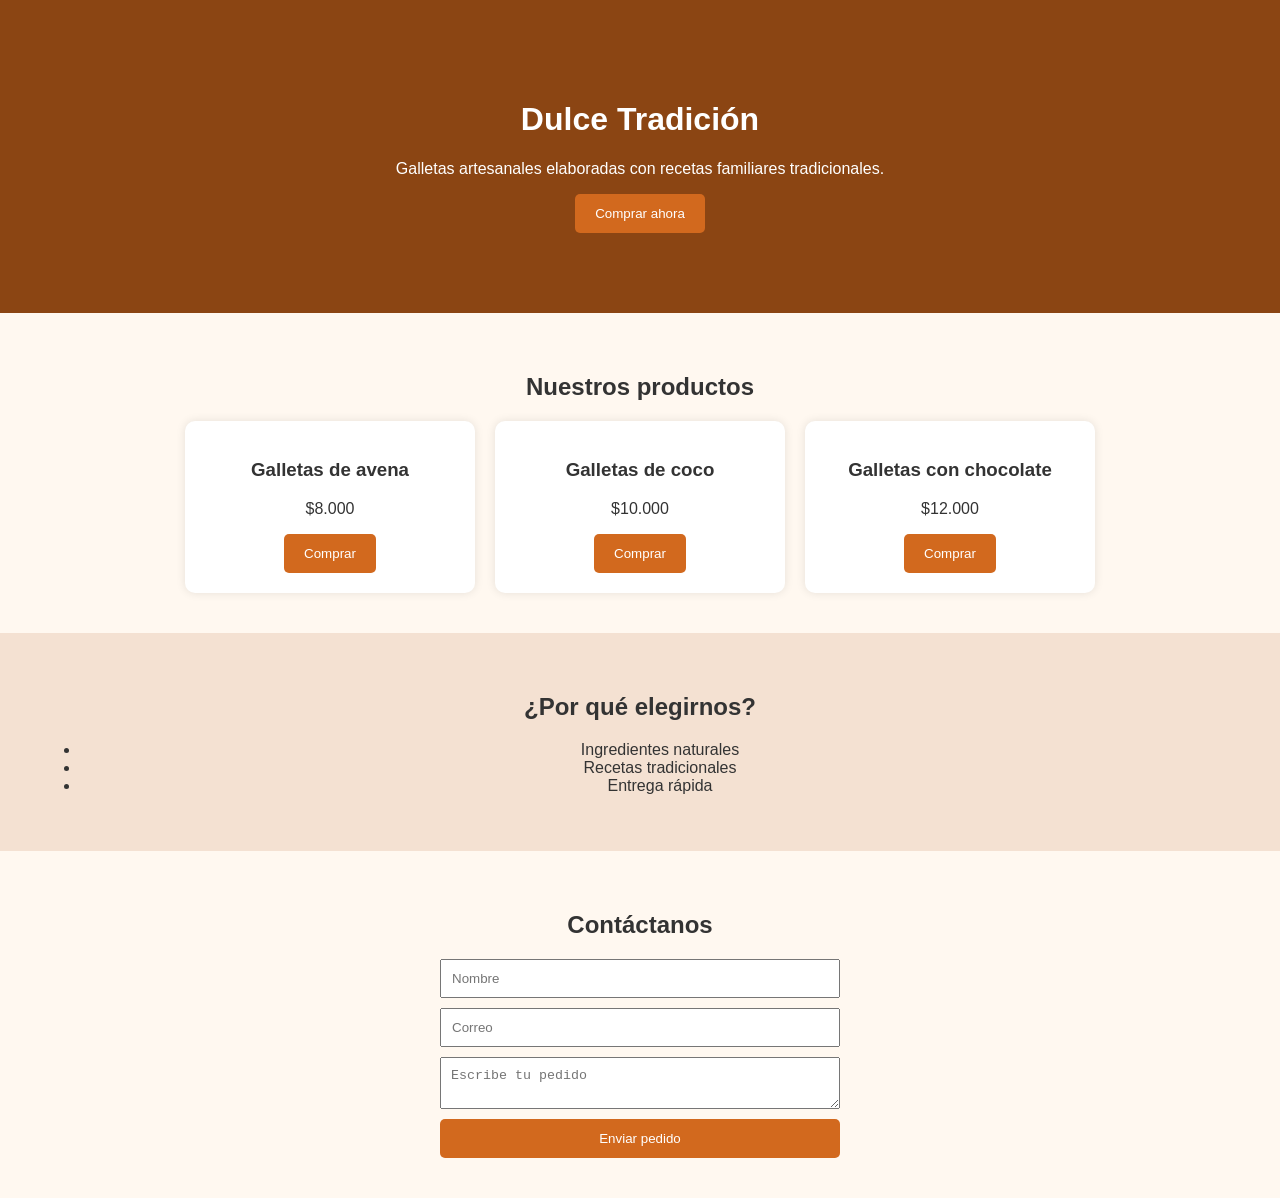
==== index.html @ a33b0c58 "Proyecto inicial" ====
<!DOCTYPE html>
<html lang="es">
<head>

  <meta charset="UTF-8">
  <meta name="viewport" content="width=device-width, initial-scale=1.0">

  <title>Dulce Tradición</title>

  <link rel="stylesheet" href="styles.css">

</head>
<body>

  <header class="hero">

    <h1>Dulce Tradición</h1>

    <p>
      Galletas artesanales elaboradas con recetas familiares tradicionales.
    </p>

    <button id="btnHero">
      Comprar ahora
    </button>

  </header>

  <section class="productos">

    <h2>Nuestros productos</h2>

    <div class="contenedor-productos">

      <div class="card">
        <h3>Galletas de avena</h3>
        <p>$8.000</p>
        <button class="btnComprar">
          Comprar
        </button>
      </div>

      <div class="card">
        <h3>Galletas de coco</h3>
        <p>$10.000</p>
        <button class="btnComprar">
          Comprar
        </button>
      </div>

      <div class="card">
        <h3>Galletas con chocolate</h3>
        <p>$12.000</p>
        <button class="btnComprar">
          Comprar
        </button>
      </div>

    </div>

  </section>

  <section class="beneficios">

    <h2>¿Por qué elegirnos?</h2>

    <ul>
      <li>Ingredientes naturales</li>
      <li>Recetas tradicionales</li>
      <li>Entrega rápida</li>
    </ul>

  </section>

  <section class="contacto">

    <h2>Contáctanos</h2>

    <form id="formulario">

      <input type="text" placeholder="Nombre" required>

      <input type="email" placeholder="Correo" required>

      <textarea placeholder="Escribe tu pedido"></textarea>

      <button type="submit">
        Enviar pedido
      </button>

    </form>

  </section>

  <script src="script.js"></script>

</body>
</html>
---- styles.css ----
body{
  margin:0;
  font-family:Arial;
  background:#fff8f0;
  color:#333;
}

.hero{
  background:#8b4513;
  color:white;
  text-align:center;
  padding:80px 20px;
}

button{
  background:#d2691e;
  color:white;
  border:none;
  padding:12px 20px;
  cursor:pointer;
  border-radius:5px;
}

.productos{
  padding:40px;
  text-align:center;
}

.contenedor-productos{
  display:flex;
  justify-content:center;
  gap:20px;
  flex-wrap:wrap;
}

.card{
  background:white;
  padding:20px;
  width:250px;
  border-radius:10px;
  box-shadow:0 0 10px rgba(0,0,0,0.1);
}

.beneficios{
  background:#f4e1d2;
  padding:40px;
  text-align:center;
}

.contacto{
  padding:40px;
  text-align:center;
}

form{
  display:flex;
  flex-direction:column;
  gap:10px;
  max-width:400px;
  margin:auto;
}

input,
textarea{
  padding:10px;
}
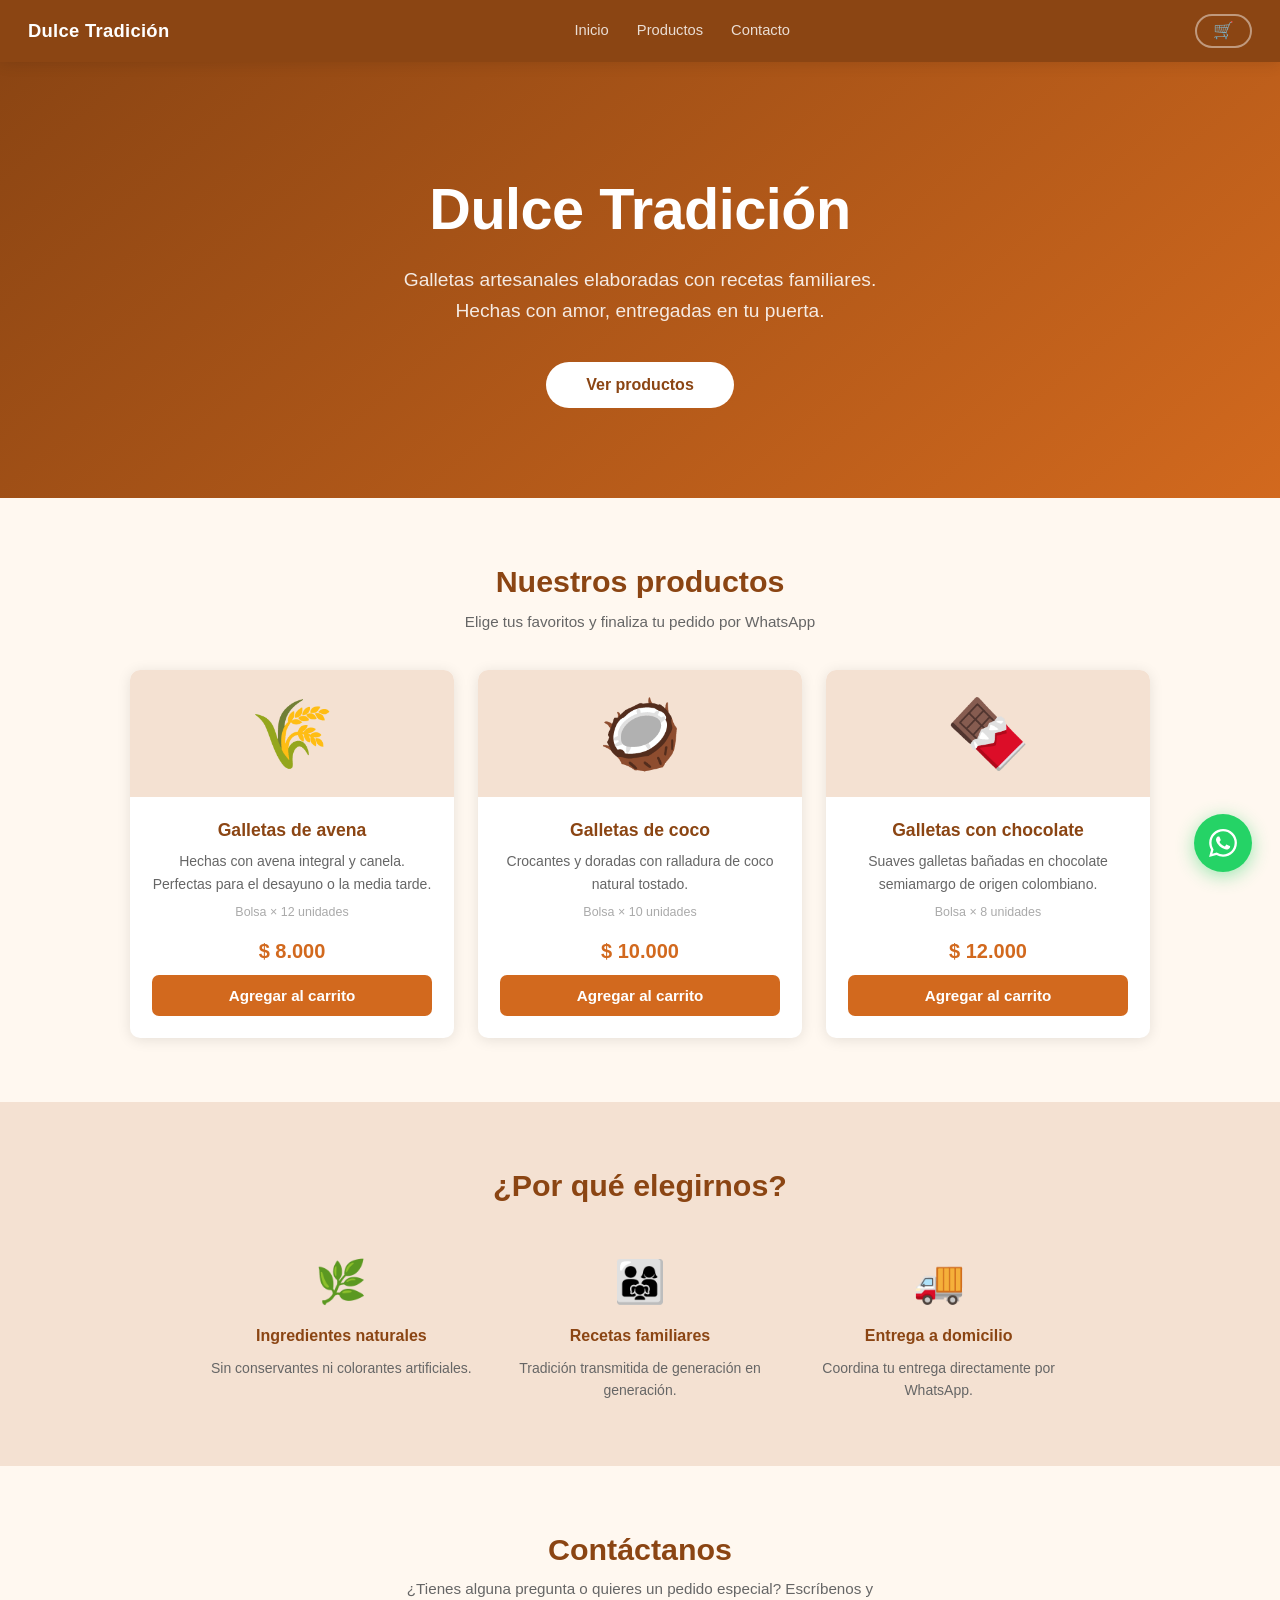
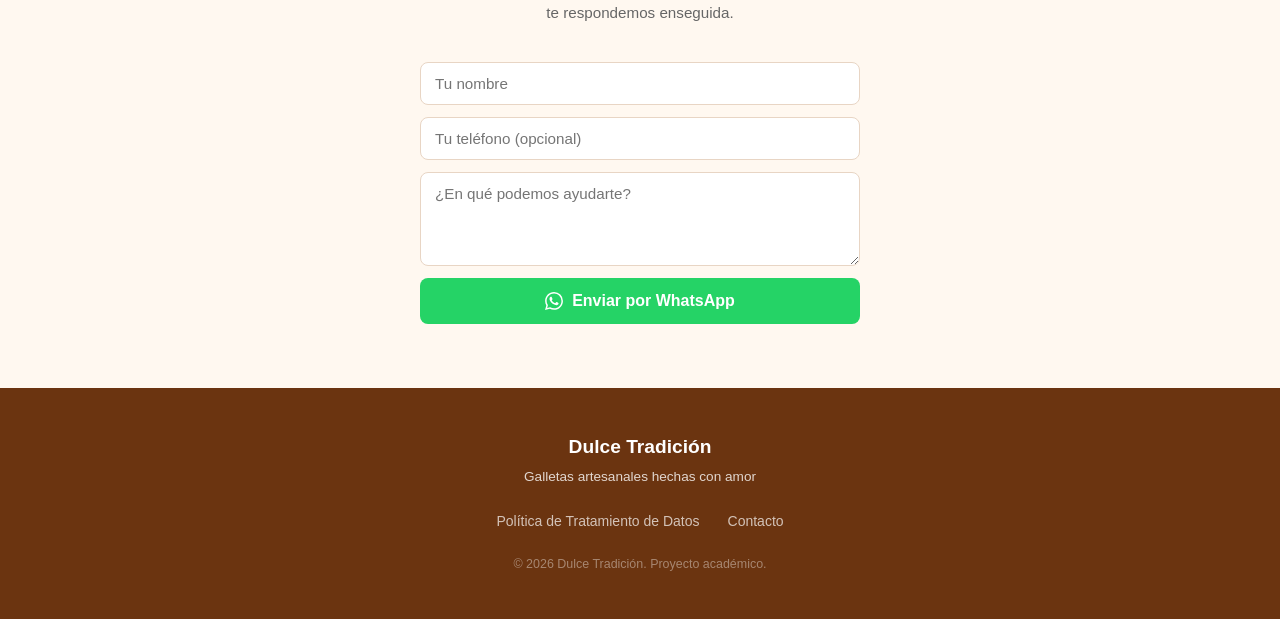
==== commit a201063d: "Actualización: se ha implementado una versión minima de uso practico que incluye, contacto via whats" ====
--- a/index.html
+++ b/index.html
@@ -1,98 +1,163 @@
 <!DOCTYPE html>
 <html lang="es">
 <head>
-
   <meta charset="UTF-8">
   <meta name="viewport" content="width=device-width, initial-scale=1.0">
-
-  <title>Dulce Tradición</title>
-
+  <meta name="description" content="Dulce Tradición — Galletas artesanales elaboradas con recetas familiares. Pide por WhatsApp con entrega a domicilio.">
+  <meta property="og:title" content="Dulce Tradición — Galletas Artesanales">
+  <meta property="og:description" content="Galletas artesanales hechas con amor y recetas familiares. Compra fácil por WhatsApp.">
+  <meta property="og:type" content="website">
+  <title>Dulce Tradición — Galletas Artesanales</title>
   <link rel="stylesheet" href="styles.css">
 
+  <!-- Google Analytics -->
+  <script async src="https://www.googletagmanager.com/gtag/js?id=G-MT47RNY66M"></script>
+  <script>
+    window.dataLayer = window.dataLayer || [];
+    function gtag(){ dataLayer.push(arguments); }
+    gtag('js', new Date());
+    gtag('config', 'G-MT47RNY66M');
+  </script>
 </head>
 <body>
 
-  <header class="hero">
+  <!-- ── Navbar ───────────────────────────────────────── -->
+  <nav class="navbar">
+    <span class="navbar-brand">Dulce Tradición</span>
+    <div class="navbar-links">
+      <a href="#inicio">Inicio</a>
+      <a href="#productos">Productos</a>
+      <a href="#contacto">Contacto</a>
+    </div>
+    <button class="btn-carrito" id="btnCarrito" aria-label="Ver carrito">
+      <span class="carrito-icono">🛒</span>
+      <span class="carrito-badge hidden" id="carritoBadge">0</span>
+    </button>
+  </nav>
 
-    <h1>Dulce Tradición</h1>
-
-    <p>
-      Galletas artesanales elaboradas con recetas familiares tradicionales.
-    </p>
-
-    <button id="btnHero">
-      Comprar ahora
-    </button>
-
+  <!-- ── Hero ─────────────────────────────────────────── -->
+  <header class="hero" id="inicio">
+    <div class="hero-content">
+      <h1>Dulce Tradición</h1>
+      <p>Galletas artesanales elaboradas con recetas familiares.<br>Hechas con amor, entregadas en tu puerta.</p>
+      <button id="btnHero" class="btn-hero">Ver productos</button>
+    </div>
   </header>
 
-  <section class="productos">
-
+  <!-- ── Catálogo ──────────────────────────────────────── -->
+  <section id="productos" class="productos">
     <h2>Nuestros productos</h2>
-
-    <div class="contenedor-productos">
-
-      <div class="card">
-        <h3>Galletas de avena</h3>
-        <p>$8.000</p>
-        <button class="btnComprar">
-          Comprar
-        </button>
-      </div>
-
-      <div class="card">
-        <h3>Galletas de coco</h3>
-        <p>$10.000</p>
-        <button class="btnComprar">
-          Comprar
-        </button>
-      </div>
-
-      <div class="card">
-        <h3>Galletas con chocolate</h3>
-        <p>$12.000</p>
-        <button class="btnComprar">
-          Comprar
-        </button>
-      </div>
-
-    </div>
-
+    <p class="seccion-subtitulo">Elige tus favoritos y finaliza tu pedido por WhatsApp</p>
+    <div class="contenedor-productos" id="catalogo"></div>
   </section>
 
+  <!-- ── Beneficios ────────────────────────────────────── -->
   <section class="beneficios">
-
     <h2>¿Por qué elegirnos?</h2>
-
-    <ul>
-      <li>Ingredientes naturales</li>
-      <li>Recetas tradicionales</li>
-      <li>Entrega rápida</li>
-    </ul>
-
+    <div class="beneficios-grid">
+      <div class="beneficio-item">
+        <span class="beneficio-icono">🌿</span>
+        <h3>Ingredientes naturales</h3>
+        <p>Sin conservantes ni colorantes artificiales.</p>
+      </div>
+      <div class="beneficio-item">
+        <span class="beneficio-icono">👨‍👩‍👧</span>
+        <h3>Recetas familiares</h3>
+        <p>Tradición transmitida de generación en generación.</p>
+      </div>
+      <div class="beneficio-item">
+        <span class="beneficio-icono">🚚</span>
+        <h3>Entrega a domicilio</h3>
+        <p>Coordina tu entrega directamente por WhatsApp.</p>
+      </div>
+    </div>
   </section>
 
-  <section class="contacto">
-
+  <!-- ── Contacto ──────────────────────────────────────── -->
+  <section id="contacto" class="contacto">
     <h2>Contáctanos</h2>
-
-    <form id="formulario">
-
-      <input type="text" placeholder="Nombre" required>
-
-      <input type="email" placeholder="Correo" required>
-
-      <textarea placeholder="Escribe tu pedido"></textarea>
-
-      <button type="submit">
-        Enviar pedido
+    <p class="contacto-desc">¿Tienes alguna pregunta o quieres un pedido especial? Escríbenos y te respondemos enseguida.</p>
+    <form id="formulario-contacto" novalidate>
+      <input type="text" id="contacto-nombre" placeholder="Tu nombre" required>
+      <input type="tel" id="contacto-tel" placeholder="Tu teléfono (opcional)">
+      <textarea id="contacto-mensaje" placeholder="¿En qué podemos ayudarte?" rows="4"></textarea>
+      <button type="submit" class="btn-whatsapp-form">
+        <svg viewBox="0 0 24 24" fill="currentColor" width="18" height="18" aria-hidden="true"><path d="M17.472 14.382c-.297-.149-1.758-.867-2.03-.967-.273-.099-.471-.148-.67.15-.197.297-.767.966-.94 1.164-.173.199-.347.223-.644.075-.297-.15-1.255-.463-2.39-1.475-.883-.788-1.48-1.761-1.653-2.059-.173-.297-.018-.458.13-.606.134-.133.298-.347.446-.52.149-.174.198-.298.298-.497.099-.198.05-.371-.025-.52-.075-.149-.669-1.612-.916-2.207-.242-.579-.487-.5-.669-.51-.173-.008-.371-.01-.57-.01-.198 0-.52.074-.792.372-.272.297-1.04 1.016-1.04 2.479 0 1.462 1.065 2.875 1.213 3.074.149.198 2.096 3.2 5.077 4.487.709.306 1.262.489 1.694.625.712.227 1.36.195 1.871.118.571-.085 1.758-.719 2.006-1.413.248-.694.248-1.289.173-1.413-.074-.124-.272-.198-.57-.347m-5.421 7.403h-.004a9.87 9.87 0 01-5.031-1.378l-.361-.214-3.741.982.998-3.648-.235-.374a9.86 9.86 0 01-1.51-5.26c.001-5.45 4.436-9.884 9.888-9.884 2.64 0 5.122 1.03 6.988 2.898a9.825 9.825 0 012.893 6.994c-.003 5.45-4.437 9.884-9.885 9.884m8.413-18.297A11.815 11.815 0 0012.05 0C5.495 0 .16 5.335.157 11.892c0 2.096.547 4.142 1.588 5.945L.057 24l6.305-1.654a11.882 11.882 0 005.683 1.448h.005c6.554 0 11.89-5.335 11.893-11.893a11.821 11.821 0 00-3.48-8.413z"/></svg>
+        Enviar por WhatsApp
       </button>
-
     </form>
-
   </section>
 
+  <!-- ── Footer ────────────────────────────────────────── -->
+  <footer class="footer">
+    <div class="footer-content">
+      <p class="footer-brand">Dulce Tradición</p>
+      <p class="footer-tagline">Galletas artesanales hechas con amor</p>
+      <nav class="footer-links">
+        <a href="politica-datos.html">Política de Tratamiento de Datos</a>
+        <a href="#contacto">Contacto</a>
+      </nav>
+      <p class="footer-copy">&copy; 2026 Dulce Tradición. Proyecto académico.</p>
+    </div>
+  </footer>
+
+  <!-- ── Overlay compartido ────────────────────────────── -->
+  <div class="overlay hidden" id="carritoOverlay"></div>
+  <div class="overlay hidden" id="checkoutOverlay"></div>
+
+  <!-- ── Carrito (drawer lateral) ─────────────────────── -->
+  <aside class="carrito-drawer hidden" id="carritoDrawer" aria-label="Carrito de compras">
+    <div class="carrito-header">
+      <h3>Tu carrito</h3>
+      <button class="btn-cerrar" id="btnCerrarCarrito" aria-label="Cerrar carrito">&times;</button>
+    </div>
+    <div class="carrito-items" id="carritoItems"></div>
+    <div class="carrito-footer" id="carritoFooter"></div>
+  </aside>
+
+  <!-- ── Checkout (modal) ──────────────────────────────── -->
+  <div class="checkout-modal hidden" id="checkoutModal" role="dialog" aria-modal="true" aria-labelledby="checkoutTitulo">
+    <div class="checkout-content">
+      <div class="checkout-header">
+        <h3 id="checkoutTitulo">Finalizar pedido</h3>
+        <button class="btn-cerrar" id="btnCerrarCheckout" aria-label="Cerrar">&times;</button>
+      </div>
+      <div class="checkout-resumen" id="checkoutResumen"></div>
+      <form id="formulario-checkout" novalidate>
+        <label for="co-nombre">Nombre completo *</label>
+        <input type="text" id="co-nombre" placeholder="Tu nombre completo" required>
+
+        <label for="co-tel">Teléfono de contacto *</label>
+        <input type="tel" id="co-tel" placeholder="3001234567" required>
+
+        <label for="co-dir">Dirección de entrega *</label>
+        <input type="text" id="co-dir" placeholder="Calle 123 # 45-67, Ciudad" required>
+
+        <label for="co-notas">Notas del pedido</label>
+        <textarea id="co-notas" placeholder="Instrucciones especiales, restricciones alimentarias..." rows="2"></textarea>
+
+        <div class="consent-row">
+          <input type="checkbox" id="co-consent" required>
+          <label for="co-consent">
+            Autorizo el tratamiento de mis datos personales conforme a la
+            <a href="politica-datos.html" target="_blank" rel="noopener">Política de Tratamiento de Datos</a>
+            de Dulce Tradición (Ley 1581 de 2012).
+          </label>
+        </div>
+
+        <button type="submit" class="btn-finalizar-whatsapp">
+          <svg viewBox="0 0 24 24" fill="currentColor" width="20" height="20" aria-hidden="true"><path d="M17.472 14.382c-.297-.149-1.758-.867-2.03-.967-.273-.099-.471-.148-.67.15-.197.297-.767.966-.94 1.164-.173.199-.347.223-.644.075-.297-.15-1.255-.463-2.39-1.475-.883-.788-1.48-1.761-1.653-2.059-.173-.297-.018-.458.13-.606.134-.133.298-.347.446-.52.149-.174.198-.298.298-.497.099-.198.05-.371-.025-.52-.075-.149-.669-1.612-.916-2.207-.242-.579-.487-.5-.669-.51-.173-.008-.371-.01-.57-.01-.198 0-.52.074-.792.372-.272.297-1.04 1.016-1.04 2.479 0 1.462 1.065 2.875 1.213 3.074.149.198 2.096 3.2 5.077 4.487.709.306 1.262.489 1.694.625.712.227 1.36.195 1.871.118.571-.085 1.758-.719 2.006-1.413.248-.694.248-1.289.173-1.413-.074-.124-.272-.198-.57-.347m-5.421 7.403h-.004a9.87 9.87 0 01-5.031-1.378l-.361-.214-3.741.982.998-3.648-.235-.374a9.86 9.86 0 01-1.51-5.26c.001-5.45 4.436-9.884 9.888-9.884 2.64 0 5.122 1.03 6.988 2.898a9.825 9.825 0 012.893 6.994c-.003 5.45-4.437 9.884-9.885 9.884m8.413-18.297A11.815 11.815 0 0012.05 0C5.495 0 .16 5.335.157 11.892c0 2.096.547 4.142 1.588 5.945L.057 24l6.305-1.654a11.882 11.882 0 005.683 1.448h.005c6.554 0 11.89-5.335 11.893-11.893a11.821 11.821 0 00-3.48-8.413z"/></svg>
+          Enviar pedido por WhatsApp
+        </button>
+      </form>
+    </div>
+  </div>
+
+  <!-- ── WhatsApp FAB ──────────────────────────────────── -->
+  <a class="whatsapp-fab" id="whatsappFab" href="#" target="_blank" rel="noopener noreferrer" aria-label="Contactar por WhatsApp">
+    <svg viewBox="0 0 24 24" fill="currentColor" width="28" height="28"><path d="M17.472 14.382c-.297-.149-1.758-.867-2.03-.967-.273-.099-.471-.148-.67.15-.197.297-.767.966-.94 1.164-.173.199-.347.223-.644.075-.297-.15-1.255-.463-2.39-1.475-.883-.788-1.48-1.761-1.653-2.059-.173-.297-.018-.458.13-.606.134-.133.298-.347.446-.52.149-.174.198-.298.298-.497.099-.198.05-.371-.025-.52-.075-.149-.669-1.612-.916-2.207-.242-.579-.487-.5-.669-.51-.173-.008-.371-.01-.57-.01-.198 0-.52.074-.792.372-.272.297-1.04 1.016-1.04 2.479 0 1.462 1.065 2.875 1.213 3.074.149.198 2.096 3.2 5.077 4.487.709.306 1.262.489 1.694.625.712.227 1.36.195 1.871.118.571-.085 1.758-.719 2.006-1.413.248-.694.248-1.289.173-1.413-.074-.124-.272-.198-.57-.347m-5.421 7.403h-.004a9.87 9.87 0 01-5.031-1.378l-.361-.214-3.741.982.998-3.648-.235-.374a9.86 9.86 0 01-1.51-5.26c.001-5.45 4.436-9.884 9.888-9.884 2.64 0 5.122 1.03 6.988 2.898a9.825 9.825 0 012.893 6.994c-.003 5.45-4.437 9.884-9.885 9.884m8.413-18.297A11.815 11.815 0 0012.05 0C5.495 0 .16 5.335.157 11.892c0 2.096.547 4.142 1.588 5.945L.057 24l6.305-1.654a11.882 11.882 0 005.683 1.448h.005c6.554 0 11.89-5.335 11.893-11.893a11.821 11.821 0 00-3.48-8.413z"/></svg>
+  </a>
+
   <script src="script.js"></script>
-
 </body>
-</html>+</html>
--- a/styles.css
+++ b/styles.css
@@ -1,66 +1,795 @@
-body{
-  margin:0;
-  font-family:Arial;
-  background:#fff8f0;
-  color:#333;
-}
-
-.hero{
-  background:#8b4513;
-  color:white;
-  text-align:center;
-  padding:80px 20px;
-}
-
-button{
-  background:#d2691e;
-  color:white;
-  border:none;
-  padding:12px 20px;
-  cursor:pointer;
-  border-radius:5px;
-}
-
-.productos{
-  padding:40px;
-  text-align:center;
-}
-
-.contenedor-productos{
-  display:flex;
-  justify-content:center;
-  gap:20px;
-  flex-wrap:wrap;
-}
-
-.card{
-  background:white;
-  padding:20px;
-  width:250px;
-  border-radius:10px;
-  box-shadow:0 0 10px rgba(0,0,0,0.1);
-}
-
-.beneficios{
-  background:#f4e1d2;
-  padding:40px;
-  text-align:center;
-}
-
-.contacto{
-  padding:40px;
-  text-align:center;
-}
-
-form{
-  display:flex;
-  flex-direction:column;
-  gap:10px;
-  max-width:400px;
-  margin:auto;
-}
-
-input,
-textarea{
-  padding:10px;
-}+/* ─── Variables ─────────────────────────────────────────────────────────── */
+:root {
+  --marron:        #8b4513;
+  --marron-claro:  #d2691e;
+  --marron-oscuro: #6b3410;
+  --crema:         #fff8f0;
+  --rosa:          #f4e1d2;
+  --blanco:        #ffffff;
+  --texto:         #333333;
+  --texto-suave:   #666666;
+  --borde:         #e8d5c4;
+  --whatsapp:      #25d366;
+  --whatsapp-dark: #1da851;
+  --sombra:        0 2px 14px rgba(0,0,0,0.10);
+  --sombra-alta:   0 8px 32px rgba(0,0,0,0.18);
+  --radio:         10px;
+  --t:             0.22s ease;
+}
+
+/* ─── Reset / Base ──────────────────────────────────────────────────────── */
+*, *::before, *::after { box-sizing: border-box; margin: 0; padding: 0; }
+
+body {
+  font-family: 'Segoe UI', Arial, sans-serif;
+  background: var(--crema);
+  color: var(--texto);
+  line-height: 1.6;
+}
+
+a {
+  color: var(--marron-claro);
+  text-decoration: none;
+}
+a:hover { text-decoration: underline; }
+
+h1, h2, h3 { line-height: 1.3; }
+
+/* ─── Utilidades ────────────────────────────────────────────────────────── */
+.hidden { display: none !important; }
+
+/* ─── Navbar ────────────────────────────────────────────────────────────── */
+.navbar {
+  position: sticky;
+  top: 0;
+  z-index: 100;
+  display: flex;
+  align-items: center;
+  justify-content: space-between;
+  background: var(--marron);
+  padding: 0 28px;
+  height: 62px;
+  box-shadow: var(--sombra);
+}
+
+.navbar-brand {
+  font-size: 1.15rem;
+  font-weight: 700;
+  color: white;
+  letter-spacing: 0.3px;
+}
+
+.navbar-links {
+  display: flex;
+  gap: 28px;
+}
+
+.navbar-links a {
+  color: rgba(255,255,255,0.82);
+  font-size: 0.92rem;
+  transition: color var(--t);
+}
+.navbar-links a:hover { color: white; text-decoration: none; }
+
+.btn-carrito {
+  position: relative;
+  background: transparent;
+  border: 2px solid rgba(255,255,255,0.45);
+  color: white;
+  padding: 7px 16px;
+  border-radius: 22px;
+  font-size: 1rem;
+  cursor: pointer;
+  display: flex;
+  align-items: center;
+  gap: 7px;
+  transition: background var(--t), border-color var(--t);
+}
+.btn-carrito:hover {
+  background: rgba(255,255,255,0.14);
+  border-color: white;
+}
+
+.carrito-icono { font-size: 1.05rem; line-height: 1; }
+
+.carrito-badge {
+  background: var(--marron-claro);
+  color: white;
+  font-size: 0.7rem;
+  font-weight: 700;
+  border-radius: 50%;
+  min-width: 19px;
+  height: 19px;
+  display: flex;
+  align-items: center;
+  justify-content: center;
+  padding: 0 4px;
+}
+
+/* ─── Hero ──────────────────────────────────────────────────────────────── */
+.hero {
+  background: linear-gradient(140deg, var(--marron) 0%, var(--marron-claro) 100%);
+  color: white;
+  text-align: center;
+  padding: 110px 24px 90px;
+}
+
+.hero h1 {
+  font-size: clamp(2rem, 5vw, 3.6rem);
+  margin-bottom: 18px;
+  letter-spacing: -0.5px;
+}
+
+.hero p {
+  font-size: clamp(1rem, 2vw, 1.2rem);
+  opacity: 0.88;
+  max-width: 520px;
+  margin: 0 auto 36px;
+}
+
+.btn-hero {
+  background: white;
+  color: var(--marron);
+  border: none;
+  padding: 14px 40px;
+  font-size: 1rem;
+  font-weight: 700;
+  border-radius: 30px;
+  cursor: pointer;
+  transition: transform var(--t), box-shadow var(--t);
+}
+.btn-hero:hover {
+  transform: translateY(-3px);
+  box-shadow: 0 8px 24px rgba(0,0,0,0.25);
+}
+
+/* ─── Productos ─────────────────────────────────────────────────────────── */
+.productos {
+  padding: 64px 28px;
+  text-align: center;
+}
+
+.productos h2 {
+  font-size: 1.9rem;
+  color: var(--marron);
+  margin-bottom: 8px;
+}
+
+.seccion-subtitulo {
+  color: var(--texto-suave);
+  margin-bottom: 36px;
+  font-size: 0.95rem;
+}
+
+.contenedor-productos {
+  display: grid;
+  grid-template-columns: repeat(auto-fit, minmax(260px, 1fr));
+  gap: 24px;
+  max-width: 1020px;
+  margin: 0 auto;
+}
+
+/* ─── Card de producto ──────────────────────────────────────────────────── */
+.card {
+  background: var(--blanco);
+  border-radius: var(--radio);
+  box-shadow: var(--sombra);
+  overflow: hidden;
+  display: flex;
+  flex-direction: column;
+  transition: transform var(--t), box-shadow var(--t);
+}
+.card:hover {
+  transform: translateY(-5px);
+  box-shadow: var(--sombra-alta);
+}
+
+.card-emoji {
+  font-size: 4.2rem;
+  background: var(--rosa);
+  padding: 30px;
+  text-align: center;
+  line-height: 1;
+}
+
+.card-body {
+  padding: 22px;
+  display: flex;
+  flex-direction: column;
+  gap: 8px;
+  flex: 1;
+}
+
+.card-body h3 {
+  font-size: 1.1rem;
+  color: var(--marron);
+}
+
+.card-desc {
+  font-size: 0.875rem;
+  color: var(--texto-suave);
+}
+
+.card-unidad {
+  font-size: 0.78rem;
+  color: #aaa;
+}
+
+.card-precio {
+  font-size: 1.25rem;
+  font-weight: 700;
+  color: var(--marron-claro);
+  margin-top: 4px;
+}
+
+.btn-agregar {
+  margin-top: auto;
+  background: var(--marron-claro);
+  color: white;
+  border: none;
+  padding: 12px;
+  border-radius: 7px;
+  font-size: 0.95rem;
+  font-weight: 600;
+  cursor: pointer;
+  transition: background var(--t);
+}
+.btn-agregar:hover:not(:disabled) { background: var(--marron); }
+.btn-agregar:disabled { opacity: 0.75; cursor: default; }
+
+/* ─── Beneficios ────────────────────────────────────────────────────────── */
+.beneficios {
+  background: var(--rosa);
+  padding: 64px 28px;
+  text-align: center;
+}
+
+.beneficios h2 {
+  font-size: 1.9rem;
+  color: var(--marron);
+  margin-bottom: 44px;
+}
+
+.beneficios-grid {
+  display: grid;
+  grid-template-columns: repeat(auto-fit, minmax(200px, 1fr));
+  gap: 36px;
+  max-width: 860px;
+  margin: 0 auto;
+}
+
+.beneficio-item {
+  display: flex;
+  flex-direction: column;
+  align-items: center;
+  gap: 10px;
+}
+
+.beneficio-icono { font-size: 2.6rem; }
+
+.beneficio-item h3 {
+  font-size: 1rem;
+  color: var(--marron);
+}
+
+.beneficio-item p {
+  font-size: 0.875rem;
+  color: var(--texto-suave);
+}
+
+/* ─── Contacto ──────────────────────────────────────────────────────────── */
+.contacto {
+  padding: 64px 28px;
+  text-align: center;
+}
+
+.contacto h2 {
+  font-size: 1.9rem;
+  color: var(--marron);
+  margin-bottom: 8px;
+}
+
+.contacto-desc {
+  color: var(--texto-suave);
+  max-width: 480px;
+  margin: 0 auto 36px;
+  font-size: 0.95rem;
+}
+
+#formulario-contacto {
+  display: flex;
+  flex-direction: column;
+  gap: 12px;
+  max-width: 440px;
+  margin: 0 auto;
+}
+
+#formulario-contacto input,
+#formulario-contacto textarea {
+  padding: 12px 14px;
+  border: 1.5px solid var(--borde);
+  border-radius: 8px;
+  font-size: 0.95rem;
+  font-family: inherit;
+  background: var(--blanco);
+  transition: border-color var(--t);
+}
+
+#formulario-contacto input:focus,
+#formulario-contacto textarea:focus {
+  outline: none;
+  border-color: var(--marron-claro);
+}
+
+#formulario-contacto textarea { resize: vertical; }
+
+.btn-whatsapp-form {
+  background: var(--whatsapp);
+  color: white;
+  border: none;
+  padding: 14px;
+  border-radius: 8px;
+  font-size: 1rem;
+  font-weight: 600;
+  cursor: pointer;
+  display: flex;
+  align-items: center;
+  justify-content: center;
+  gap: 9px;
+  transition: background var(--t);
+}
+.btn-whatsapp-form:hover { background: var(--whatsapp-dark); }
+
+/* ─── Footer ────────────────────────────────────────────────────────────── */
+.footer {
+  background: var(--marron-oscuro);
+  color: rgba(255,255,255,0.8);
+  text-align: center;
+  padding: 44px 28px;
+}
+
+.footer-brand {
+  font-size: 1.2rem;
+  font-weight: 700;
+  color: white;
+  margin-bottom: 4px;
+}
+
+.footer-tagline {
+  font-size: 0.85rem;
+  margin-bottom: 22px;
+}
+
+.footer-links {
+  display: flex;
+  justify-content: center;
+  gap: 28px;
+  margin-bottom: 22px;
+  flex-wrap: wrap;
+}
+
+.footer-links a {
+  color: rgba(255,255,255,0.7);
+  font-size: 0.875rem;
+  transition: color var(--t);
+}
+.footer-links a:hover { color: white; text-decoration: none; }
+
+.footer-copy {
+  font-size: 0.78rem;
+  opacity: 0.5;
+}
+
+/* ─── Overlay ───────────────────────────────────────────────────────────── */
+.overlay {
+  position: fixed;
+  inset: 0;
+  background: rgba(0,0,0,0.48);
+  z-index: 200;
+  backdrop-filter: blur(2px);
+  -webkit-backdrop-filter: blur(2px);
+}
+
+/* ─── Carrito (drawer lateral) ──────────────────────────────────────────── */
+.carrito-drawer {
+  position: fixed;
+  top: 0;
+  right: 0;
+  height: 100%;
+  width: min(400px, 100vw);
+  background: var(--blanco);
+  z-index: 300;
+  display: flex;
+  flex-direction: column;
+  box-shadow: -4px 0 24px rgba(0,0,0,0.14);
+}
+
+.carrito-header {
+  display: flex;
+  align-items: center;
+  justify-content: space-between;
+  padding: 20px 24px;
+  border-bottom: 1px solid var(--borde);
+  background: var(--crema);
+}
+
+.carrito-header h3 {
+  font-size: 1.1rem;
+  color: var(--marron);
+}
+
+.btn-cerrar {
+  background: none;
+  border: none;
+  font-size: 1.9rem;
+  color: var(--texto-suave);
+  cursor: pointer;
+  line-height: 1;
+  padding: 0;
+  transition: color var(--t);
+}
+.btn-cerrar:hover { color: var(--marron); }
+
+.carrito-items {
+  flex: 1;
+  overflow-y: auto;
+  padding: 12px 16px;
+}
+
+.carrito-vacio {
+  text-align: center;
+  color: var(--texto-suave);
+  margin-top: 56px;
+  font-size: 0.95rem;
+  line-height: 1.8;
+}
+.carrito-vacio span { font-size: 0.85rem; }
+
+.carrito-item {
+  display: flex;
+  align-items: center;
+  gap: 10px;
+  padding: 12px 4px;
+  border-bottom: 1px solid #f5ece2;
+}
+
+.ci-emoji { font-size: 1.9rem; flex-shrink: 0; }
+
+.ci-info { flex: 1; min-width: 0; }
+
+.ci-nombre {
+  font-size: 0.88rem;
+  font-weight: 600;
+  white-space: nowrap;
+  overflow: hidden;
+  text-overflow: ellipsis;
+}
+
+.ci-precio {
+  font-size: 0.78rem;
+  color: var(--texto-suave);
+}
+
+.ci-controles {
+  display: flex;
+  align-items: center;
+  gap: 6px;
+  flex-shrink: 0;
+}
+
+.ci-cantidad { font-size: 0.9rem; min-width: 18px; text-align: center; }
+
+.btn-qty {
+  background: var(--rosa);
+  border: none;
+  width: 26px;
+  height: 26px;
+  border-radius: 50%;
+  cursor: pointer;
+  font-size: 1rem;
+  color: var(--marron);
+  display: flex;
+  align-items: center;
+  justify-content: center;
+  transition: background var(--t), color var(--t);
+  flex-shrink: 0;
+}
+.btn-qty:hover { background: var(--marron-claro); color: white; }
+
+.ci-subtotal {
+  font-size: 0.82rem;
+  font-weight: 600;
+  color: var(--marron-claro);
+  flex-shrink: 0;
+  min-width: 64px;
+  text-align: right;
+}
+
+.btn-quitar {
+  background: none;
+  border: none;
+  cursor: pointer;
+  font-size: 1rem;
+  opacity: 0.45;
+  transition: opacity var(--t);
+  flex-shrink: 0;
+  padding: 2px;
+}
+.btn-quitar:hover { opacity: 1; }
+
+.carrito-footer {
+  padding: 16px 24px 20px;
+  border-top: 2px solid var(--borde);
+  background: var(--crema);
+}
+
+.carrito-total {
+  display: flex;
+  justify-content: space-between;
+  align-items: center;
+  font-size: 0.95rem;
+  margin-bottom: 14px;
+}
+.carrito-total strong { color: var(--marron-claro); font-size: 1.15rem; }
+
+.btn-checkout {
+  width: 100%;
+  background: var(--whatsapp);
+  color: white;
+  border: none;
+  padding: 14px;
+  border-radius: 8px;
+  font-size: 1rem;
+  font-weight: 700;
+  cursor: pointer;
+  transition: background var(--t);
+}
+.btn-checkout:hover { background: var(--whatsapp-dark); }
+
+/* ─── Checkout (modal) ──────────────────────────────────────────────────── */
+.checkout-modal {
+  position: fixed;
+  inset: 0;
+  z-index: 400;
+  display: flex;
+  align-items: center;
+  justify-content: center;
+  padding: 16px;
+}
+
+.checkout-content {
+  background: var(--blanco);
+  border-radius: 14px;
+  width: 100%;
+  max-width: 480px;
+  max-height: 92vh;
+  overflow-y: auto;
+  box-shadow: var(--sombra-alta);
+}
+
+.checkout-header {
+  display: flex;
+  align-items: center;
+  justify-content: space-between;
+  padding: 20px 24px;
+  border-bottom: 1px solid var(--borde);
+  position: sticky;
+  top: 0;
+  background: var(--blanco);
+  z-index: 1;
+}
+.checkout-header h3 { font-size: 1.1rem; color: var(--marron); }
+
+.checkout-resumen {
+  background: var(--crema);
+  padding: 16px 24px;
+  border-bottom: 1px solid var(--borde);
+}
+
+.resumen-linea {
+  display: flex;
+  justify-content: space-between;
+  font-size: 0.875rem;
+  color: var(--texto-suave);
+  margin-bottom: 6px;
+}
+
+.resumen-total {
+  display: flex;
+  justify-content: space-between;
+  align-items: center;
+  font-size: 1rem;
+  font-weight: 600;
+  padding-top: 10px;
+  margin-top: 8px;
+  border-top: 1px solid var(--borde);
+}
+.resumen-total strong { color: var(--marron-claro); font-size: 1.1rem; }
+
+#formulario-checkout {
+  padding: 20px 24px 24px;
+  display: flex;
+  flex-direction: column;
+  gap: 12px;
+}
+
+#formulario-checkout label {
+  font-size: 0.82rem;
+  font-weight: 600;
+  color: var(--texto);
+  margin-bottom: -6px;
+}
+
+#formulario-checkout input,
+#formulario-checkout textarea {
+  padding: 11px 14px;
+  border: 1.5px solid var(--borde);
+  border-radius: 8px;
+  font-size: 0.95rem;
+  font-family: inherit;
+  background: var(--blanco);
+  transition: border-color var(--t);
+}
+
+#formulario-checkout input:focus,
+#formulario-checkout textarea:focus {
+  outline: none;
+  border-color: var(--marron-claro);
+}
+
+#formulario-checkout textarea { resize: vertical; }
+
+.consent-row {
+  display: flex;
+  align-items: flex-start;
+  gap: 10px;
+  background: var(--crema);
+  border: 1.5px solid var(--borde);
+  border-radius: 8px;
+  padding: 12px 14px;
+}
+
+.consent-row input[type="checkbox"] {
+  width: 16px;
+  height: 16px;
+  flex-shrink: 0;
+  margin-top: 2px;
+  accent-color: var(--marron-claro);
+  cursor: pointer;
+}
+
+.consent-row > label {
+  font-size: 0.8rem;
+  font-weight: 400;
+  color: var(--texto-suave);
+  cursor: pointer;
+  margin: 0;
+  line-height: 1.5;
+}
+
+.consent-row a {
+  color: var(--marron-claro);
+  font-weight: 600;
+}
+
+.btn-finalizar-whatsapp {
+  background: var(--whatsapp);
+  color: white;
+  border: none;
+  padding: 15px;
+  border-radius: 8px;
+  font-size: 1rem;
+  font-weight: 700;
+  cursor: pointer;
+  display: flex;
+  align-items: center;
+  justify-content: center;
+  gap: 9px;
+  margin-top: 4px;
+  transition: background var(--t);
+}
+.btn-finalizar-whatsapp:hover { background: var(--whatsapp-dark); }
+
+/* ─── WhatsApp FAB ──────────────────────────────────────────────────────── */
+.whatsapp-fab {
+  position: fixed;
+  bottom: 28px;
+  right: 28px;
+  z-index: 150;
+  background: var(--whatsapp);
+  color: white;
+  width: 58px;
+  height: 58px;
+  border-radius: 50%;
+  display: flex;
+  align-items: center;
+  justify-content: center;
+  box-shadow: 0 4px 18px rgba(37, 211, 102, 0.45);
+  transition: transform var(--t), box-shadow var(--t);
+  text-decoration: none;
+}
+.whatsapp-fab:hover {
+  transform: scale(1.1);
+  box-shadow: 0 6px 28px rgba(37, 211, 102, 0.60);
+}
+
+/* ─── Página Política de Datos ──────────────────────────────────────────── */
+.politica-contenido {
+  max-width: 780px;
+  margin: 0 auto;
+  padding: 52px 28px 88px;
+}
+
+.politica-contenido h1 {
+  font-size: 1.9rem;
+  color: var(--marron);
+  margin-bottom: 8px;
+}
+
+.politica-meta {
+  font-size: 0.84rem;
+  color: var(--texto-suave);
+  margin-bottom: 40px;
+  padding-bottom: 18px;
+  border-bottom: 1px solid var(--borde);
+}
+
+.politica-contenido h2 {
+  font-size: 1.05rem;
+  color: var(--marron);
+  margin: 36px 0 10px;
+  padding-left: 12px;
+  border-left: 4px solid var(--marron-claro);
+}
+
+.politica-contenido p,
+.politica-contenido li {
+  font-size: 0.95rem;
+  color: var(--texto);
+  line-height: 1.78;
+}
+
+.politica-contenido ul,
+.politica-contenido ol {
+  padding-left: 22px;
+  margin: 8px 0;
+}
+
+.politica-contenido li { margin-bottom: 5px; }
+
+.politica-contenido a { color: var(--marron-claro); }
+
+.politica-aviso {
+  background: #fff8e1;
+  border-left: 4px solid #f0c040;
+  border-radius: 5px;
+  padding: 16px 20px;
+  font-size: 0.875rem;
+  color: #6a5200;
+  margin-top: 44px;
+  line-height: 1.7;
+}
+
+/* ─── Responsive ────────────────────────────────────────────────────────── */
+@media (max-width: 620px) {
+  .navbar { padding: 0 16px; }
+  .navbar-links { display: none; }
+
+  .hero { padding: 80px 20px 64px; }
+
+  .productos { padding: 44px 16px; }
+  .beneficios { padding: 44px 16px; }
+  .contacto   { padding: 44px 16px; }
+
+  .carrito-drawer { width: 100vw; }
+
+  .checkout-modal { padding: 0; align-items: flex-end; }
+  .checkout-content {
+    border-radius: 16px 16px 0 0;
+    max-height: 94vh;
+  }
+
+  .whatsapp-fab { bottom: 20px; right: 16px; width: 52px; height: 52px; }
+
+  .politica-contenido { padding: 36px 18px 64px; }
+}
